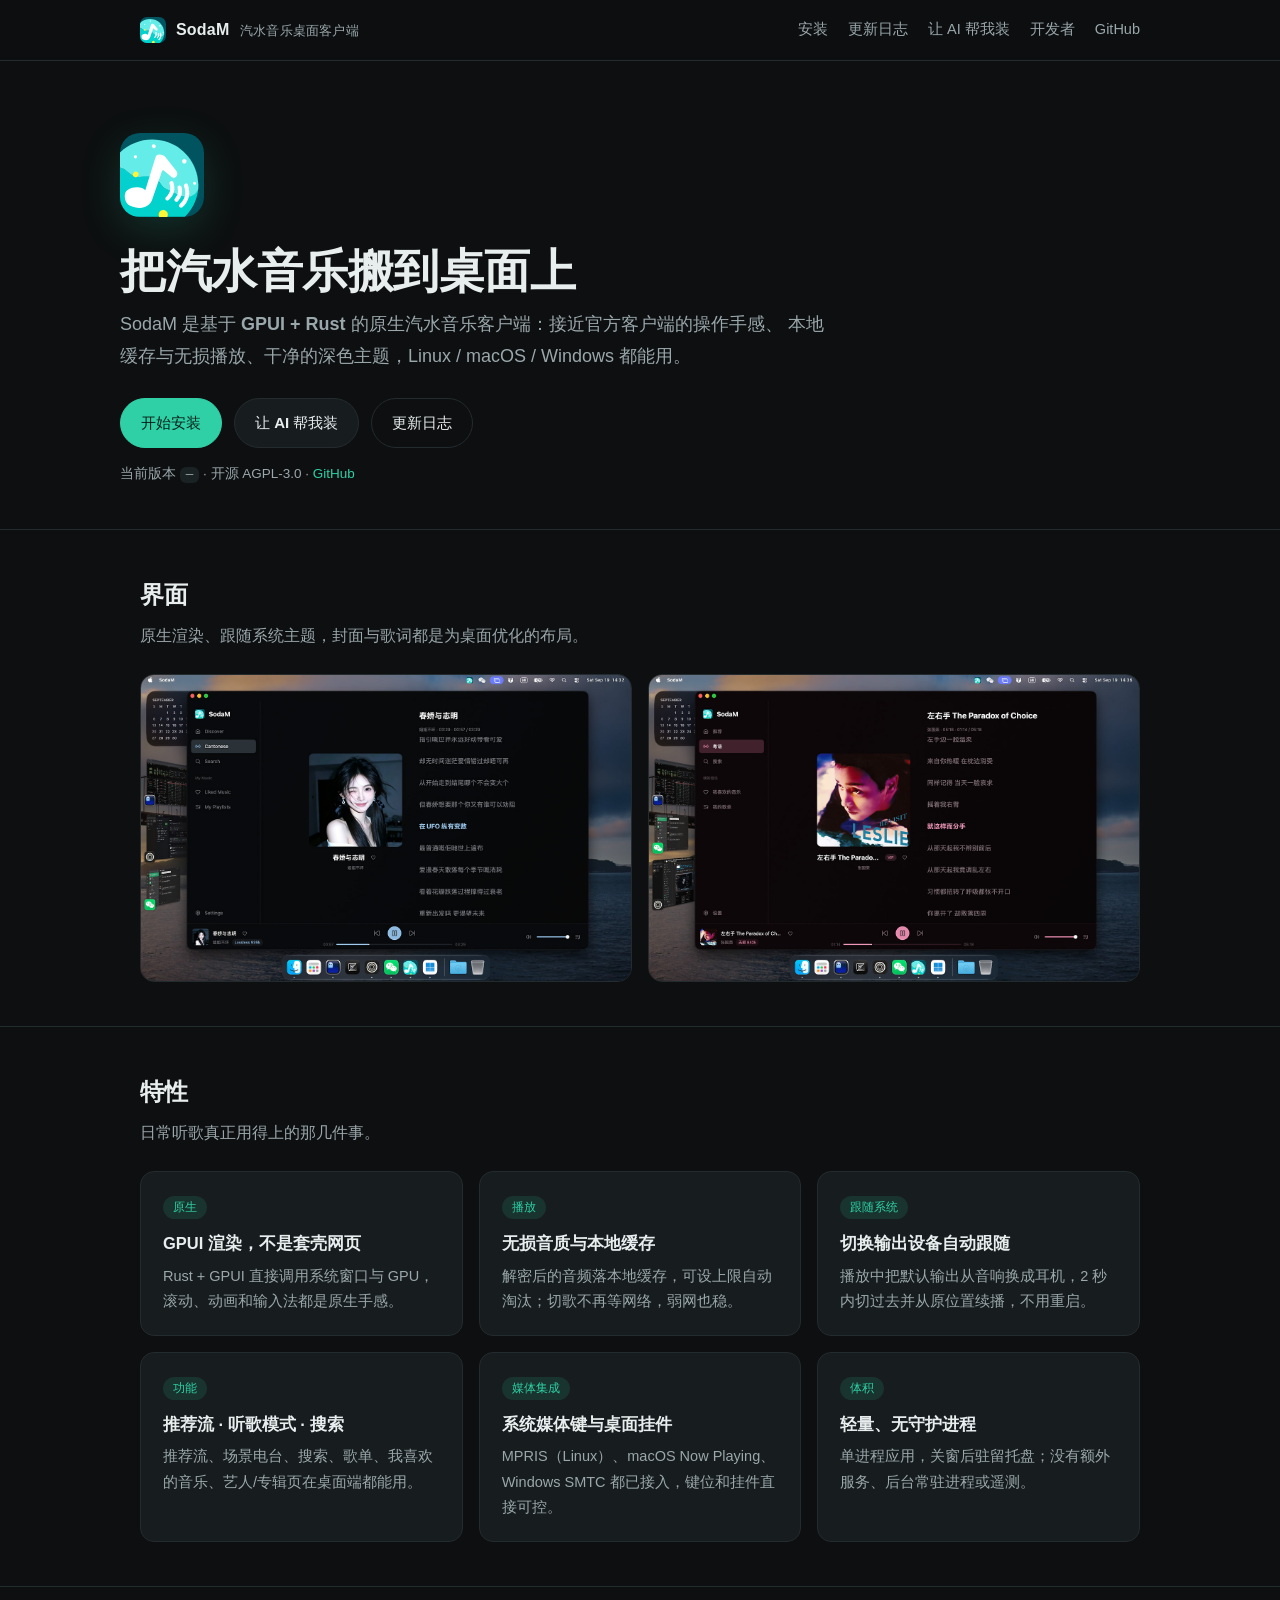
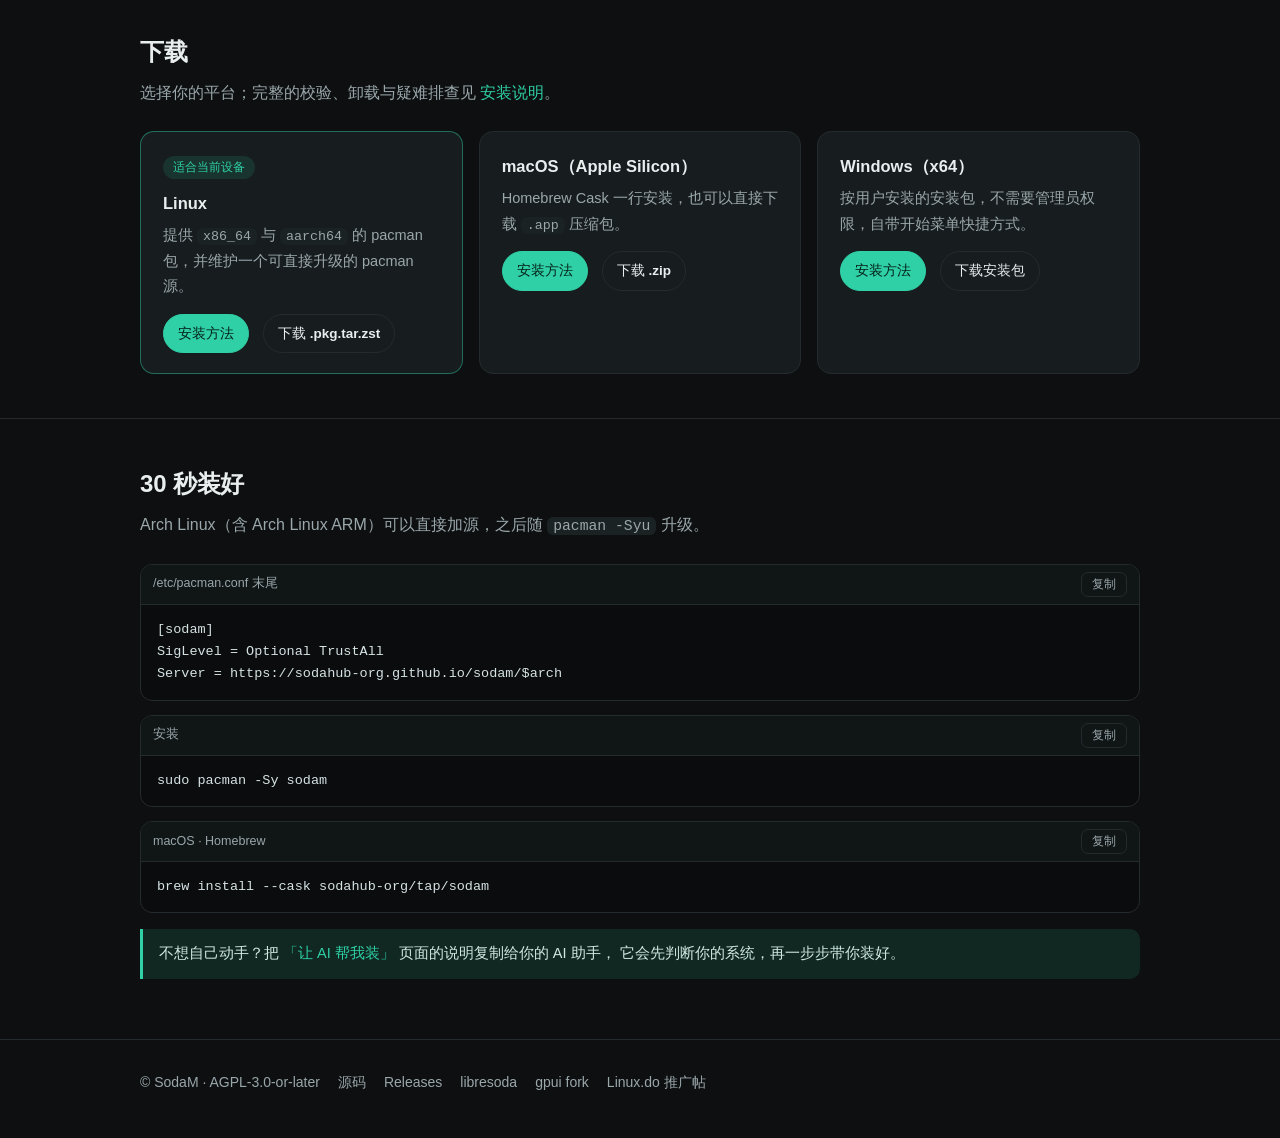
==== website/index.html @ ea99eb59 "feat(site): 官网 + 让 AI 帮我装 + 更新日志 + 开发者文档 - website/：纯静态站点（无外部 CDN），深色主题，含首页、安装说明、   「让 AI 帮我装」（一键复制提" ====
<!doctype html>
<html lang="zh-CN">
<head>
<meta charset="utf-8">
<meta name="viewport" content="width=device-width, initial-scale=1">
<title>SodaM — 基于 GPUI 的原生汽水音乐桌面客户端</title>
<meta name="description" content="SodaM 是开源的汽水音乐桌面客户端，基于 GPUI + Rust 构建，支持 Linux、macOS 与 Windows。">
<link rel="icon" href="assets/logo.svg">
<link rel="stylesheet" href="assets/style.css">
<meta property="og:type" content="website">
<meta property="og:title" content="SodaM — 原生汽水音乐桌面客户端">
<meta property="og:description" content="基于 GPUI + Rust 的开源汽水音乐客户端，Linux / macOS / Windows 都能用。">
<meta property="og:image" content="assets/shot-1.jpg">
<meta name="twitter:card" content="summary_large_image">
</head>
<body>

<header>
  <div class="wrap nav">
    <a class="brand" href="index.html">
      <img src="assets/logo.svg" alt="SodaM">
      <span>SodaM <small>汽水音乐桌面客户端</small></span>
    </a>
    <nav>
      <a href="install.html">安装</a>
      <a href="changelog.html">更新日志</a>
      <a href="llm.html">让 AI 帮我装</a>
      <a href="developers.html">开发者</a>
      <a href="https://github.com/sodahub-org/sodam">GitHub</a>
    </nav>
  </div>
</header>

<main>
  <div class="wrap hero">
    <img class="logo-big" src="assets/logo.svg" alt="SodaM logo">
    <h1>把汽水音乐搬到桌面上</h1>
    <p class="lead">
      SodaM 是基于 <strong>GPUI + Rust</strong> 的原生汽水音乐客户端：接近官方客户端的操作手感、
      本地缓存与无损播放、干净的深色主题，Linux / macOS / Windows 都能用。
    </p>
    <div class="cta">
      <a class="btn primary" href="install.html">开始安装</a>
      <a class="btn" href="llm.html">让 AI 帮我装</a>
      <a class="btn ghost" href="changelog.html">更新日志</a>
    </div>
    <p class="meta">
      当前版本 <code data-version>—</code> ·
      开源 AGPL-3.0 · <a href="https://github.com/sodahub-org/sodam">GitHub</a>
    </p>
  </div>

  <section>
    <div class="wrap">
      <h2>界面</h2>
      <p class="sub">原生渲染、跟随系统主题，封面与歌词都是为桌面优化的布局。</p>
      <div class="shots">
        <img src="assets/shot-1.jpg" alt="SodaM 主界面">
        <img src="assets/shot-2.jpg" alt="SodaM 播放与歌词界面">
      </div>
    </div>
  </section>

  <section>
    <div class="wrap">
      <h2>特性</h2>
      <p class="sub">日常听歌真正用得上的那几件事。</p>
      <div class="grid">
        <div class="card">
          <span class="tag">原生</span>
          <h3>GPUI 渲染，不是套壳网页</h3>
          <p>Rust + GPUI 直接调用系统窗口与 GPU，滚动、动画和输入法都是原生手感。</p>
        </div>
        <div class="card">
          <span class="tag">播放</span>
          <h3>无损音质与本地缓存</h3>
          <p>解密后的音频落本地缓存，可设上限自动淘汰；切歌不再等网络，弱网也稳。</p>
        </div>
        <div class="card">
          <span class="tag">跟随系统</span>
          <h3>切换输出设备自动跟随</h3>
          <p>播放中把默认输出从音响换成耳机，2 秒内切过去并从原位置续播，不用重启。</p>
        </div>
        <div class="card">
          <span class="tag">功能</span>
          <h3>推荐流 · 听歌模式 · 搜索</h3>
          <p>推荐流、场景电台、搜索、歌单、我喜欢的音乐、艺人/专辑页在桌面端都能用。</p>
        </div>
        <div class="card">
          <span class="tag">媒体集成</span>
          <h3>系统媒体键与桌面挂件</h3>
          <p>MPRIS（Linux）、macOS Now Playing、Windows SMTC 都已接入，键位和挂件直接可控。</p>
        </div>
        <div class="card">
          <span class="tag">体积</span>
          <h3>轻量、无守护进程</h3>
          <p>单进程应用，关窗后驻留托盘；没有额外服务、后台常驻进程或遥测。</p>
        </div>
      </div>
    </div>
  </section>

  <section id="download">
    <div class="wrap">
      <h2>下载</h2>
      <p class="sub">选择你的平台；完整的校验、卸载与疑难排查见 <a href="install.html">安装说明</a>。</p>
      <div class="grid">

        <div class="card" data-platform="linux">
          <h3>Linux</h3>
          <p>提供 <code>x86_64</code> 与 <code>aarch64</code> 的 pacman 包，并维护一个可直接升级的 pacman 源。</p>
          <div class="links">
            <a class="btn small primary" href="install.html#linux">安装方法</a>
            <a class="btn small ghost" data-download="linux" href="https://github.com/sodahub-org/sodam/releases/latest">下载 .pkg.tar.zst</a>
          </div>
        </div>

        <div class="card" data-platform="macos">
          <h3>macOS（Apple Silicon）</h3>
          <p>Homebrew Cask 一行安装，也可以直接下载 <code>.app</code> 压缩包。</p>
          <div class="links">
            <a class="btn small primary" href="install.html#macos">安装方法</a>
            <a class="btn small ghost" data-download="macos" href="https://github.com/sodahub-org/sodam/releases/latest">下载 .zip</a>
          </div>
        </div>

        <div class="card" data-platform="windows">
          <h3>Windows（x64）</h3>
          <p>按用户安装的安装包，不需要管理员权限，自带开始菜单快捷方式。</p>
          <div class="links">
            <a class="btn small primary" href="install.html#windows">安装方法</a>
            <a class="btn small ghost" data-download="windows" href="https://github.com/sodahub-org/sodam/releases/latest">下载安装包</a>
          </div>
        </div>

      </div>
    </div>
  </section>

  <section>
    <div class="wrap">
      <h2>30 秒装好</h2>
      <p class="sub">Arch Linux（含 Arch Linux ARM）可以直接加源，之后随 <code>pacman -Syu</code> 升级。</p>

      <div class="code">
        <header><span>/etc/pacman.conf 末尾</span><button class="copy" data-copy="self">复制</button></header>
        <pre>[sodam]
SigLevel = Optional TrustAll
Server = https://sodahub-org.github.io/sodam/$arch</pre>
      </div>

      <div class="code">
        <header><span>安装</span><button class="copy" data-copy="self">复制</button></header>
        <pre>sudo pacman -Sy sodam</pre>
      </div>

      <div class="code">
        <header><span>macOS · Homebrew</span><button class="copy" data-copy="self">复制</button></header>
        <pre>brew install --cask sodahub-org/tap/sodam</pre>
      </div>

      <div class="note">
        不想自己动手？把 <a href="llm.html">「让 AI 帮我装」</a> 页面的说明复制给你的 AI 助手，
        它会先判断你的系统，再一步步带你装好。
      </div>
    </div>
  </section>
</main>

<footer>
  <div class="wrap row">
    <span>© SodaM · AGPL-3.0-or-later</span>
    <a href="https://github.com/sodahub-org/sodam">源码</a>
    <a href="https://github.com/sodahub-org/sodam/releases">Releases</a>
    <a href="https://github.com/sodahub-org/libresoda">libresoda</a>
    <a href="https://github.com/sodahub-org/gpui">gpui fork</a>
    <a href="https://linux.do/t/topic/2921819">Linux.do 推广帖</a>
  </div>
</footer>

<script src="assets/app.js"></script>
</body>
</html>
---- website/assets/style.css ----
:root {
  --bg: #0d0f10;
  --bg-soft: #14181a;
  --card: #171c1e;
  --border: #242b2e;
  --text: #e8edee;
  --muted: #9aa7ab;
  --accent: #2fd0a6;
  --accent-soft: rgba(47, 208, 166, 0.12);
  --warn: #f0b429;
  --radius: 14px;
  color-scheme: dark;
}

* { box-sizing: border-box; }

html { scroll-behavior: smooth; }

body {
  margin: 0;
  background: var(--bg);
  color: var(--text);
  font: 16px/1.75 -apple-system, BlinkMacSystemFont, "Segoe UI", "PingFang SC",
    "Hiragino Sans GB", "Microsoft YaHei", "Noto Sans CJK SC", sans-serif;
  -webkit-font-smoothing: antialiased;
}

a { color: var(--accent); text-decoration: none; }
a:hover { text-decoration: underline; }

.wrap { max-width: 1040px; margin: 0 auto; padding: 0 20px; }

/* 导航 */
header {
  position: sticky;
  top: 0;
  z-index: 10;
  backdrop-filter: blur(12px);
  background: rgba(13, 15, 16, 0.82);
  border-bottom: 1px solid var(--border);
}

.nav {
  display: flex;
  align-items: center;
  gap: 22px;
  height: 60px;
}

.brand {
  display: flex;
  align-items: center;
  gap: 10px;
  font-weight: 650;
  color: var(--text);
  letter-spacing: 0.2px;
}
.brand img { width: 26px; height: 26px; border-radius: 7px; }
.brand span small { color: var(--muted); font-weight: 400; margin-left: 6px; }

.nav nav { margin-left: auto; display: flex; gap: 20px; flex-wrap: wrap; }
.nav nav a { color: var(--muted); font-size: 14.5px; }
.nav nav a:hover, .nav nav a[aria-current="page"] { color: var(--text); text-decoration: none; }

/* 首屏 */
.hero { padding: 72px 0 28px; }
.hero h1 {
  font-size: clamp(30px, 5vw, 46px);
  line-height: 1.2;
  margin: 18px 0 10px;
  letter-spacing: -0.5px;
}
.hero p.lead { color: var(--muted); font-size: 18px; max-width: 40em; margin: 0 0 26px; }
.hero .logo-big { width: 84px; height: 84px; border-radius: 20px; box-shadow: 0 12px 40px rgba(47, 208, 166, 0.18); }

.cta { display: flex; gap: 12px; flex-wrap: wrap; margin-bottom: 8px; }

.btn {
  display: inline-flex;
  align-items: center;
  gap: 8px;
  padding: 11px 20px;
  border-radius: 999px;
  border: 1px solid var(--border);
  background: var(--card);
  color: var(--text);
  font-size: 15px;
  font-weight: 550;
  cursor: pointer;
  transition: transform 0.12s ease, border-color 0.12s ease, background 0.12s ease;
}
.btn:hover { text-decoration: none; transform: translateY(-1px); border-color: #374044; }
.btn.primary { background: var(--accent); border-color: var(--accent); color: #05211a; }
.btn.primary:hover { background: #46dfb6; }
.btn.ghost { background: transparent; }
.btn.small { padding: 7px 14px; font-size: 13.5px; }

.meta { color: var(--muted); font-size: 13.5px; margin-top: 14px; }
.meta code { font-size: 12.5px; }

/* 卡片与分节 */
section { padding: 44px 0; border-top: 1px solid var(--border); }
section h2 { font-size: 24px; margin: 0 0 6px; letter-spacing: -0.2px; }
section p.sub { color: var(--muted); margin: 0 0 24px; }

.grid { display: grid; gap: 16px; grid-template-columns: repeat(auto-fit, minmax(260px, 1fr)); }

.card {
  background: var(--card);
  border: 1px solid var(--border);
  border-radius: var(--radius);
  padding: 20px 22px;
}
.card h3 { margin: 0 0 6px; font-size: 16.5px; }
.card p { color: var(--muted); margin: 0; font-size: 14.5px; }
.card .tag {
  display: inline-block;
  font-size: 12px;
  color: var(--accent);
  background: var(--accent-soft);
  border-radius: 999px;
  padding: 1px 10px;
  margin-bottom: 10px;
}
.card.recommended { border-color: rgba(47, 208, 166, 0.45); }
.card .links { margin-top: 14px; display: flex; gap: 14px; flex-wrap: wrap; font-size: 14px; }

/* 代码块 */
.code {
  position: relative;
  background: #0a0c0d;
  border: 1px solid var(--border);
  border-radius: 12px;
  margin: 14px 0;
  overflow: hidden;
}
.code header {
  position: static;
  display: flex;
  align-items: center;
  justify-content: space-between;
  padding: 7px 12px;
  border-bottom: 1px solid var(--border);
  background: #101516;
  backdrop-filter: none;
  font-size: 12.5px;
  color: var(--muted);
}
.code pre {
  margin: 0;
  padding: 14px 16px;
  overflow-x: auto;
  font: 13.5px/1.65 ui-monospace, SFMono-Regular, "SF Mono", Menlo, Consolas, monospace;
  color: #d6e2e4;
}
.copy {
  border: 1px solid var(--border);
  background: transparent;
  color: var(--muted);
  border-radius: 7px;
  padding: 3px 10px;
  font-size: 12px;
  cursor: pointer;
}
.copy:hover { color: var(--text); border-color: #3b464a; }
.copy.done { color: var(--accent); border-color: var(--accent); }

code { font-family: ui-monospace, SFMono-Regular, Menlo, Consolas, monospace; font-size: 0.92em; }
p code, li code, td code { background: #1b2224; padding: 1px 6px; border-radius: 6px; }

/* 截图 */
.shots { display: grid; gap: 16px; grid-template-columns: repeat(auto-fit, minmax(320px, 1fr)); }
.shots img { width: 100%; border-radius: var(--radius); border: 1px solid var(--border); display: block; }

/* 表格 */
.table-wrap { overflow-x: auto; }
table { width: 100%; border-collapse: collapse; font-size: 14.5px; }
th, td { text-align: left; padding: 10px 12px; border-bottom: 1px solid var(--border); vertical-align: top; }
th { color: var(--muted); font-weight: 550; font-size: 13.5px; }

/* 更新日志 */
.release { border: 1px solid var(--border); border-radius: var(--radius); padding: 18px 22px; margin-bottom: 14px; background: var(--card); }
.release h3 { margin: 0 0 2px; font-size: 17px; display: flex; align-items: baseline; gap: 10px; flex-wrap: wrap; }
.release h3 .tag { color: var(--muted); font-size: 13px; font-weight: 400; }
.release .body { color: #c7d2d5; font-size: 14.5px; }
.release ul { padding-left: 20px; margin: 10px 0 0; }
.release li { margin: 4px 0; }
.release .latest { color: var(--accent); border: 1px solid rgba(47,208,166,.4); border-radius: 999px; font-size: 12px; padding: 0 9px; }

/* 提示条 */
.note {
  border-left: 3px solid var(--accent);
  background: var(--accent-soft);
  border-radius: 0 10px 10px 0;
  padding: 12px 16px;
  color: #cfe9e1;
  font-size: 14.5px;
  margin: 16px 0;
}
.note.warn { border-left-color: var(--warn); background: rgba(240, 180, 41, 0.1); color: #f2dfb4; }

/* 页脚 */
footer { border-top: 1px solid var(--border); padding: 30px 0 46px; color: var(--muted); font-size: 14px; }
footer .row { display: flex; gap: 18px; flex-wrap: wrap; align-items: center; }
footer .row a { color: var(--muted); }
footer .row a:hover { color: var(--text); }

/* 文档正文 */
.doc h2 { margin-top: 34px; font-size: 21px; }
.doc h3 { margin-top: 26px; font-size: 17px; }
.doc ul, .doc ol { padding-left: 22px; }
.doc li { margin: 5px 0; }
.doc p { color: #c7d2d5; }

.lead-inline { color: var(--muted); }

@media (max-width: 640px) {
  .nav { gap: 14px; }
  .nav nav { gap: 14px; font-size: 13px; }
  .hero { padding: 46px 0 20px; }
}
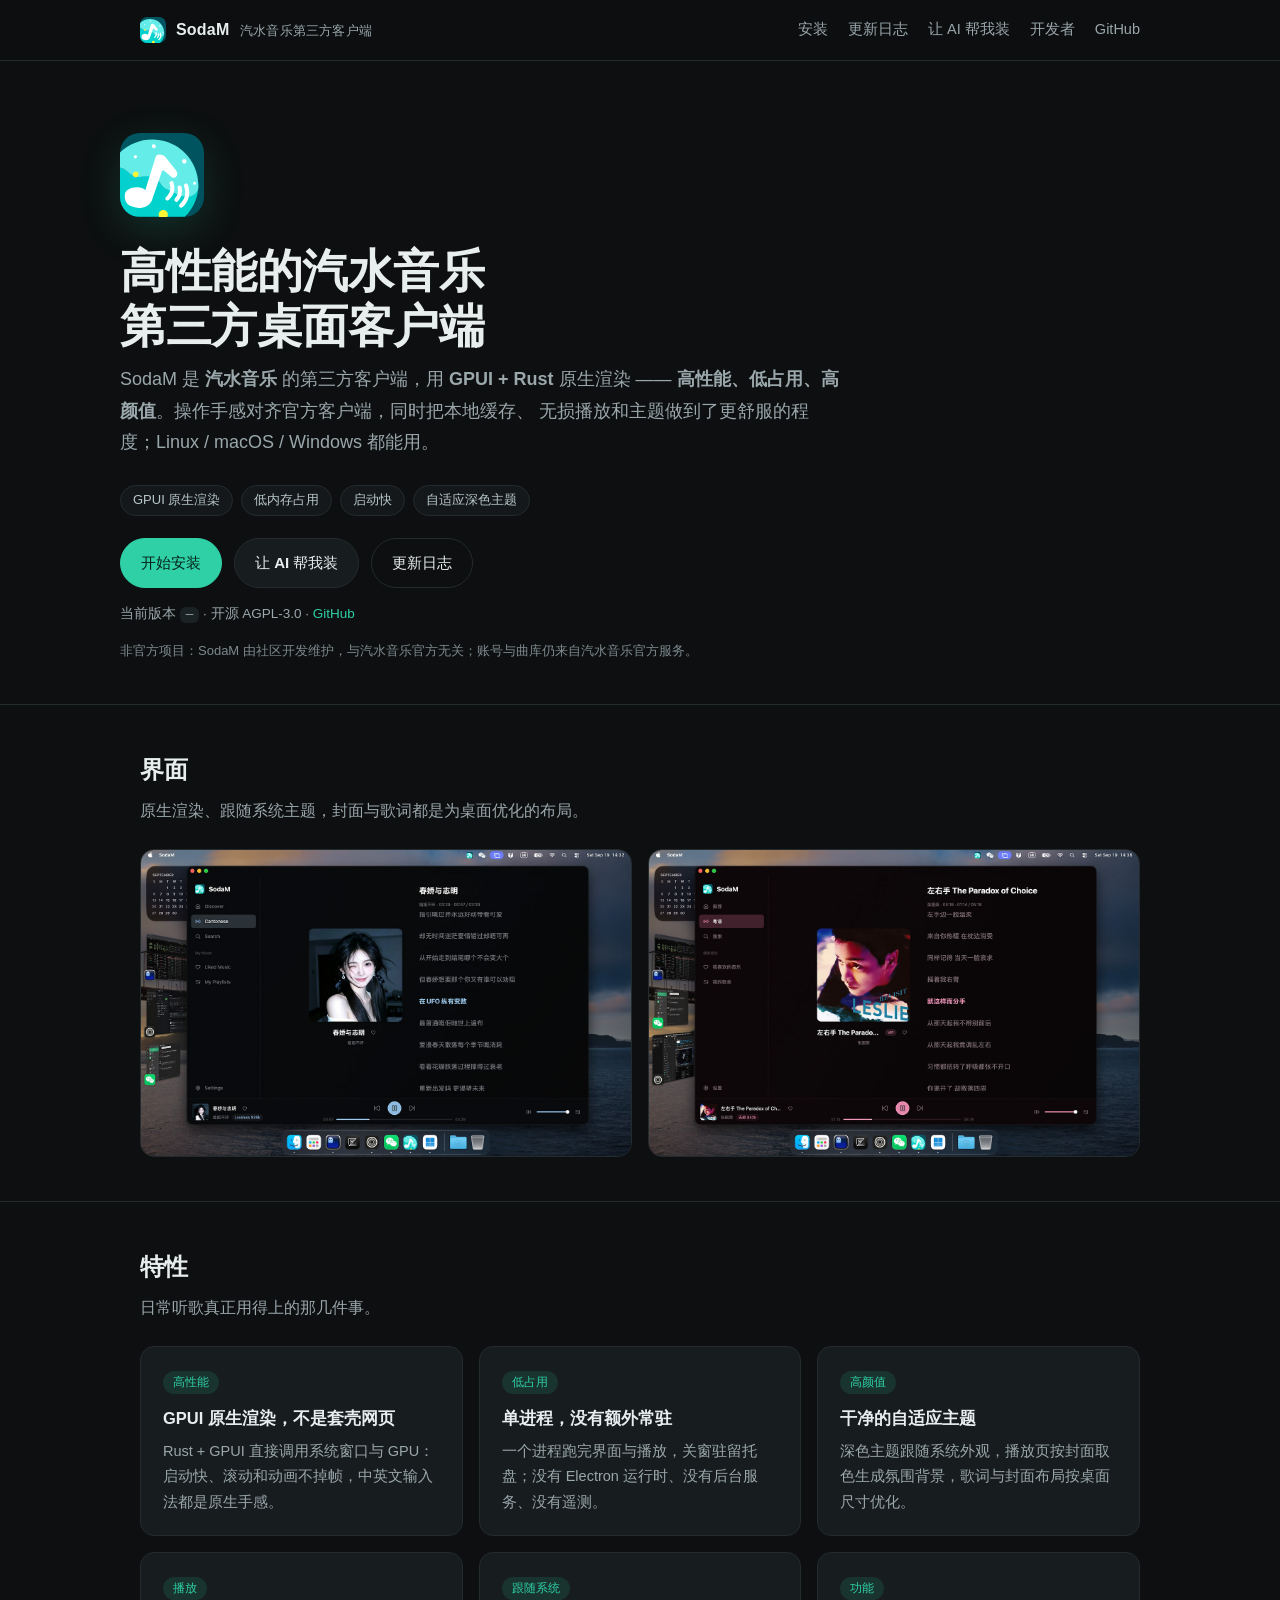
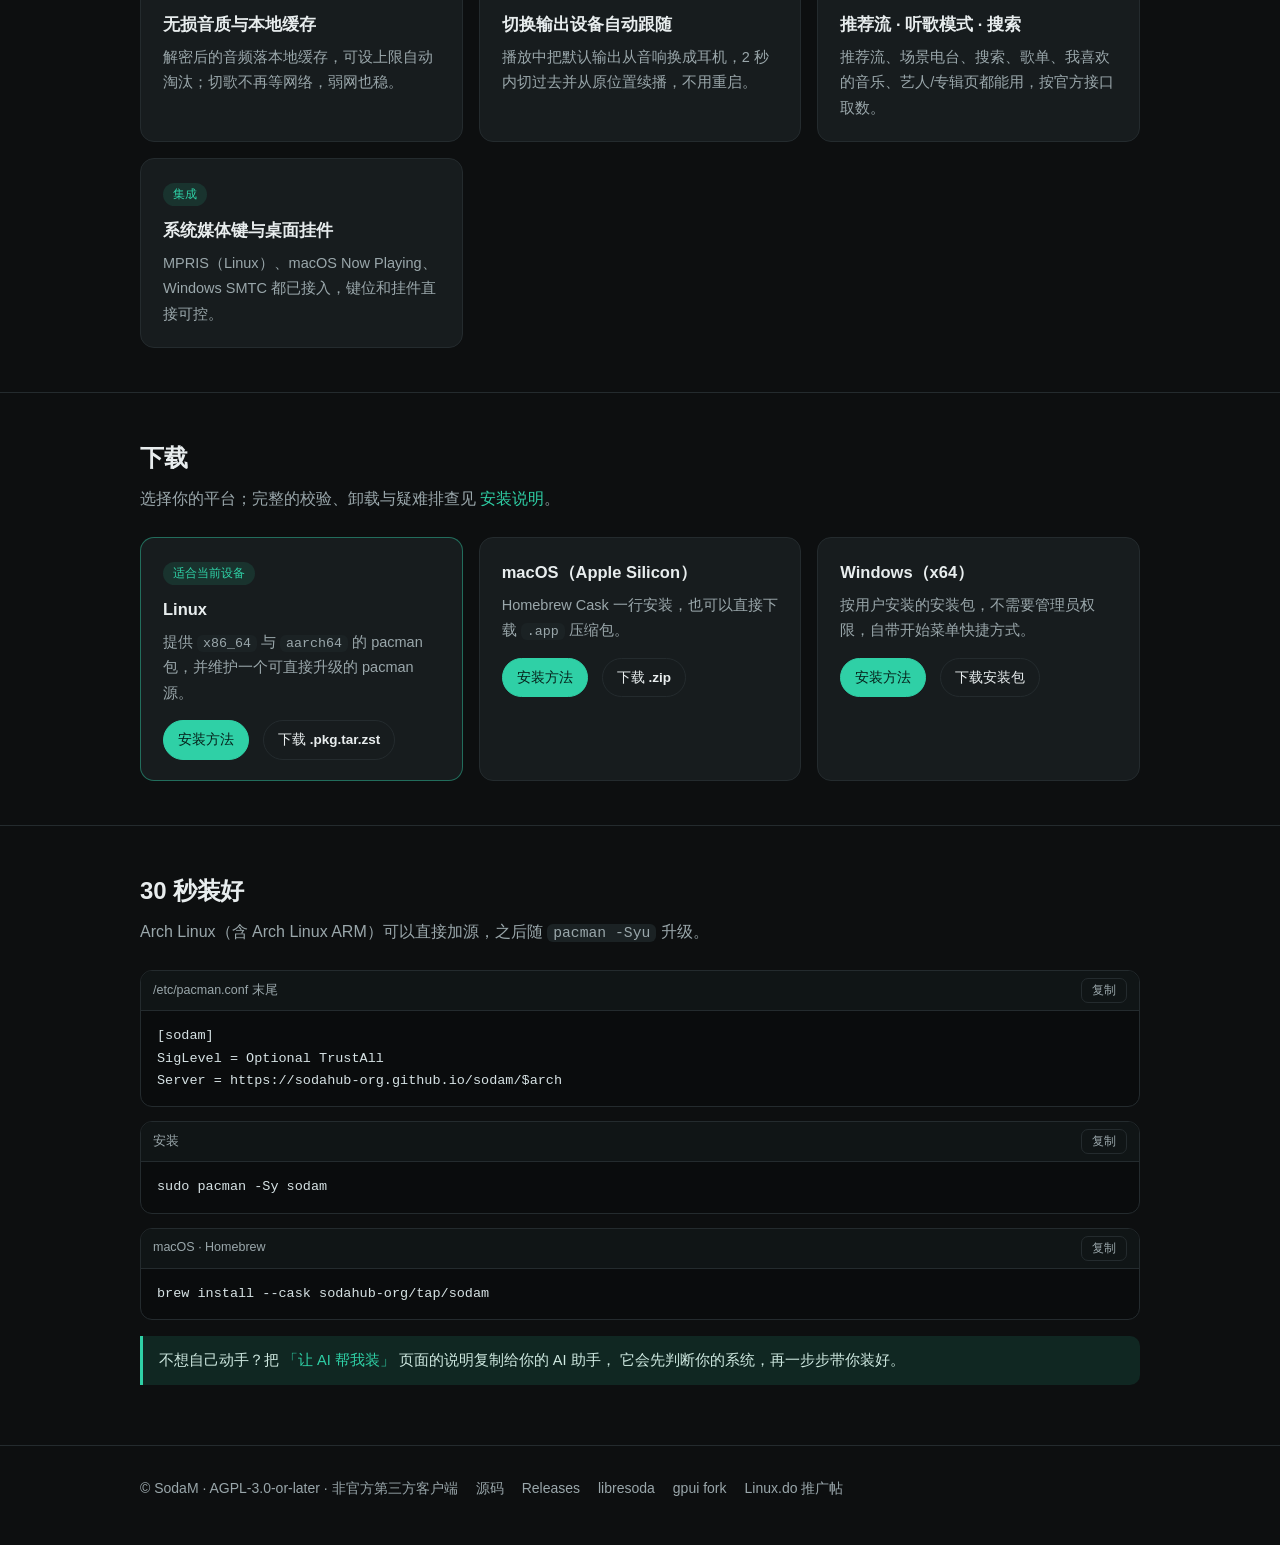
==== commit 0436e7b8: "docs(site): 澄清 SodaM 是汽水音乐第三方客户端 原文案「把汽水音乐搬到桌面上」容易被读成官方没有桌面版；汽水音乐本身有官方 桌面客户端，本项目是社区维护的第三方客户端。  - 首页标" ====
--- a/website/index.html
+++ b/website/index.html
@@ -3,13 +3,13 @@
 <head>
 <meta charset="utf-8">
 <meta name="viewport" content="width=device-width, initial-scale=1">
-<title>SodaM — 基于 GPUI 的原生汽水音乐桌面客户端</title>
-<meta name="description" content="SodaM 是开源的汽水音乐桌面客户端，基于 GPUI + Rust 构建，支持 Linux、macOS 与 Windows。">
+<title>SodaM — 高性能的汽水音乐第三方桌面客户端</title>
+<meta name="description" content="SodaM 是开源的汽水音乐第三方桌面客户端，基于 GPUI + Rust 原生渲染：高性能、低占用、界面干净，支持 Linux、macOS 与 Windows。">
 <link rel="icon" href="assets/logo.svg">
 <link rel="stylesheet" href="assets/style.css">
 <meta property="og:type" content="website">
-<meta property="og:title" content="SodaM — 原生汽水音乐桌面客户端">
-<meta property="og:description" content="基于 GPUI + Rust 的开源汽水音乐客户端，Linux / macOS / Windows 都能用。">
+<meta property="og:title" content="SodaM — 高性能的汽水音乐第三方桌面客户端">
+<meta property="og:description" content="汽水音乐的第三方桌面客户端，GPUI + Rust 原生渲染：高性能、低占用、高颜值。">
 <meta property="og:image" content="assets/shot-1.jpg">
 <meta name="twitter:card" content="summary_large_image">
 </head>
@@ -19,7 +19,7 @@
   <div class="wrap nav">
     <a class="brand" href="index.html">
       <img src="assets/logo.svg" alt="SodaM">
-      <span>SodaM <small>汽水音乐桌面客户端</small></span>
+      <span>SodaM <small>汽水音乐第三方客户端</small></span>
     </a>
     <nav>
       <a href="install.html">安装</a>
@@ -34,10 +34,14 @@
 <main>
   <div class="wrap hero">
     <img class="logo-big" src="assets/logo.svg" alt="SodaM logo">
-    <h1>把汽水音乐搬到桌面上</h1>
+    <h1>高性能的汽水音乐<br>第三方桌面客户端</h1>
     <p class="lead">
-      SodaM 是基于 <strong>GPUI + Rust</strong> 的原生汽水音乐客户端：接近官方客户端的操作手感、
-      本地缓存与无损播放、干净的深色主题，Linux / macOS / Windows 都能用。
+      SodaM 是 <strong>汽水音乐</strong> 的第三方客户端，用 <strong>GPUI + Rust</strong> 原生渲染 ——
+      <strong>高性能、低占用、高颜值</strong>。操作手感对齐官方客户端，同时把本地缓存、
+      无损播放和主题做到了更舒服的程度；Linux / macOS / Windows 都能用。
+    </p>
+    <p class="chips">
+      <span>GPUI 原生渲染</span><span>低内存占用</span><span>启动快</span><span>自适应深色主题</span>
     </p>
     <div class="cta">
       <a class="btn primary" href="install.html">开始安装</a>
@@ -47,6 +51,9 @@
     <p class="meta">
       当前版本 <code data-version>—</code> ·
       开源 AGPL-3.0 · <a href="https://github.com/sodahub-org/sodam">GitHub</a>
+    </p>
+    <p class="meta subtle">
+      非官方项目：SodaM 由社区开发维护，与汽水音乐官方无关；账号与曲库仍来自汽水音乐官方服务。
     </p>
   </div>
 
@@ -67,9 +74,19 @@
       <p class="sub">日常听歌真正用得上的那几件事。</p>
       <div class="grid">
         <div class="card">
-          <span class="tag">原生</span>
-          <h3>GPUI 渲染，不是套壳网页</h3>
-          <p>Rust + GPUI 直接调用系统窗口与 GPU，滚动、动画和输入法都是原生手感。</p>
+          <span class="tag">高性能</span>
+          <h3>GPUI 原生渲染，不是套壳网页</h3>
+          <p>Rust + GPUI 直接调用系统窗口与 GPU：启动快、滚动和动画不掉帧，中英文输入法都是原生手感。</p>
+        </div>
+        <div class="card">
+          <span class="tag">低占用</span>
+          <h3>单进程，没有额外常驻</h3>
+          <p>一个进程跑完界面与播放，关窗驻留托盘；没有 Electron 运行时、没有后台服务、没有遥测。</p>
+        </div>
+        <div class="card">
+          <span class="tag">高颜值</span>
+          <h3>干净的自适应主题</h3>
+          <p>深色主题跟随系统外观，播放页按封面取色生成氛围背景，歌词与封面布局按桌面尺寸优化。</p>
         </div>
         <div class="card">
           <span class="tag">播放</span>
@@ -84,17 +101,12 @@
         <div class="card">
           <span class="tag">功能</span>
           <h3>推荐流 · 听歌模式 · 搜索</h3>
-          <p>推荐流、场景电台、搜索、歌单、我喜欢的音乐、艺人/专辑页在桌面端都能用。</p>
+          <p>推荐流、场景电台、搜索、歌单、我喜欢的音乐、艺人/专辑页都能用，按官方接口取数。</p>
         </div>
         <div class="card">
-          <span class="tag">媒体集成</span>
+          <span class="tag">集成</span>
           <h3>系统媒体键与桌面挂件</h3>
           <p>MPRIS（Linux）、macOS Now Playing、Windows SMTC 都已接入，键位和挂件直接可控。</p>
-        </div>
-        <div class="card">
-          <span class="tag">体积</span>
-          <h3>轻量、无守护进程</h3>
-          <p>单进程应用，关窗后驻留托盘；没有额外服务、后台常驻进程或遥测。</p>
         </div>
       </div>
     </div>
@@ -169,7 +181,7 @@
 
 <footer>
   <div class="wrap row">
-    <span>© SodaM · AGPL-3.0-or-later</span>
+    <span>© SodaM · AGPL-3.0-or-later · 非官方第三方客户端</span>
     <a href="https://github.com/sodahub-org/sodam">源码</a>
     <a href="https://github.com/sodahub-org/sodam/releases">Releases</a>
     <a href="https://github.com/sodahub-org/libresoda">libresoda</a>
--- a/website/assets/style.css
+++ b/website/assets/style.css
@@ -219,3 +219,15 @@
   .nav nav { gap: 14px; font-size: 13px; }
   .hero { padding: 46px 0 20px; }
 }
+
+/* 首屏关键词 */
+.chips { display: flex; flex-wrap: wrap; gap: 8px; margin: 0 0 22px; }
+.chips span {
+  font-size: 13px;
+  color: #b8c7ca;
+  border: 1px solid var(--border);
+  background: var(--bg-soft);
+  border-radius: 999px;
+  padding: 3px 12px;
+}
+.meta.subtle { color: #7d8a8e; font-size: 13px; margin-top: 8px; }
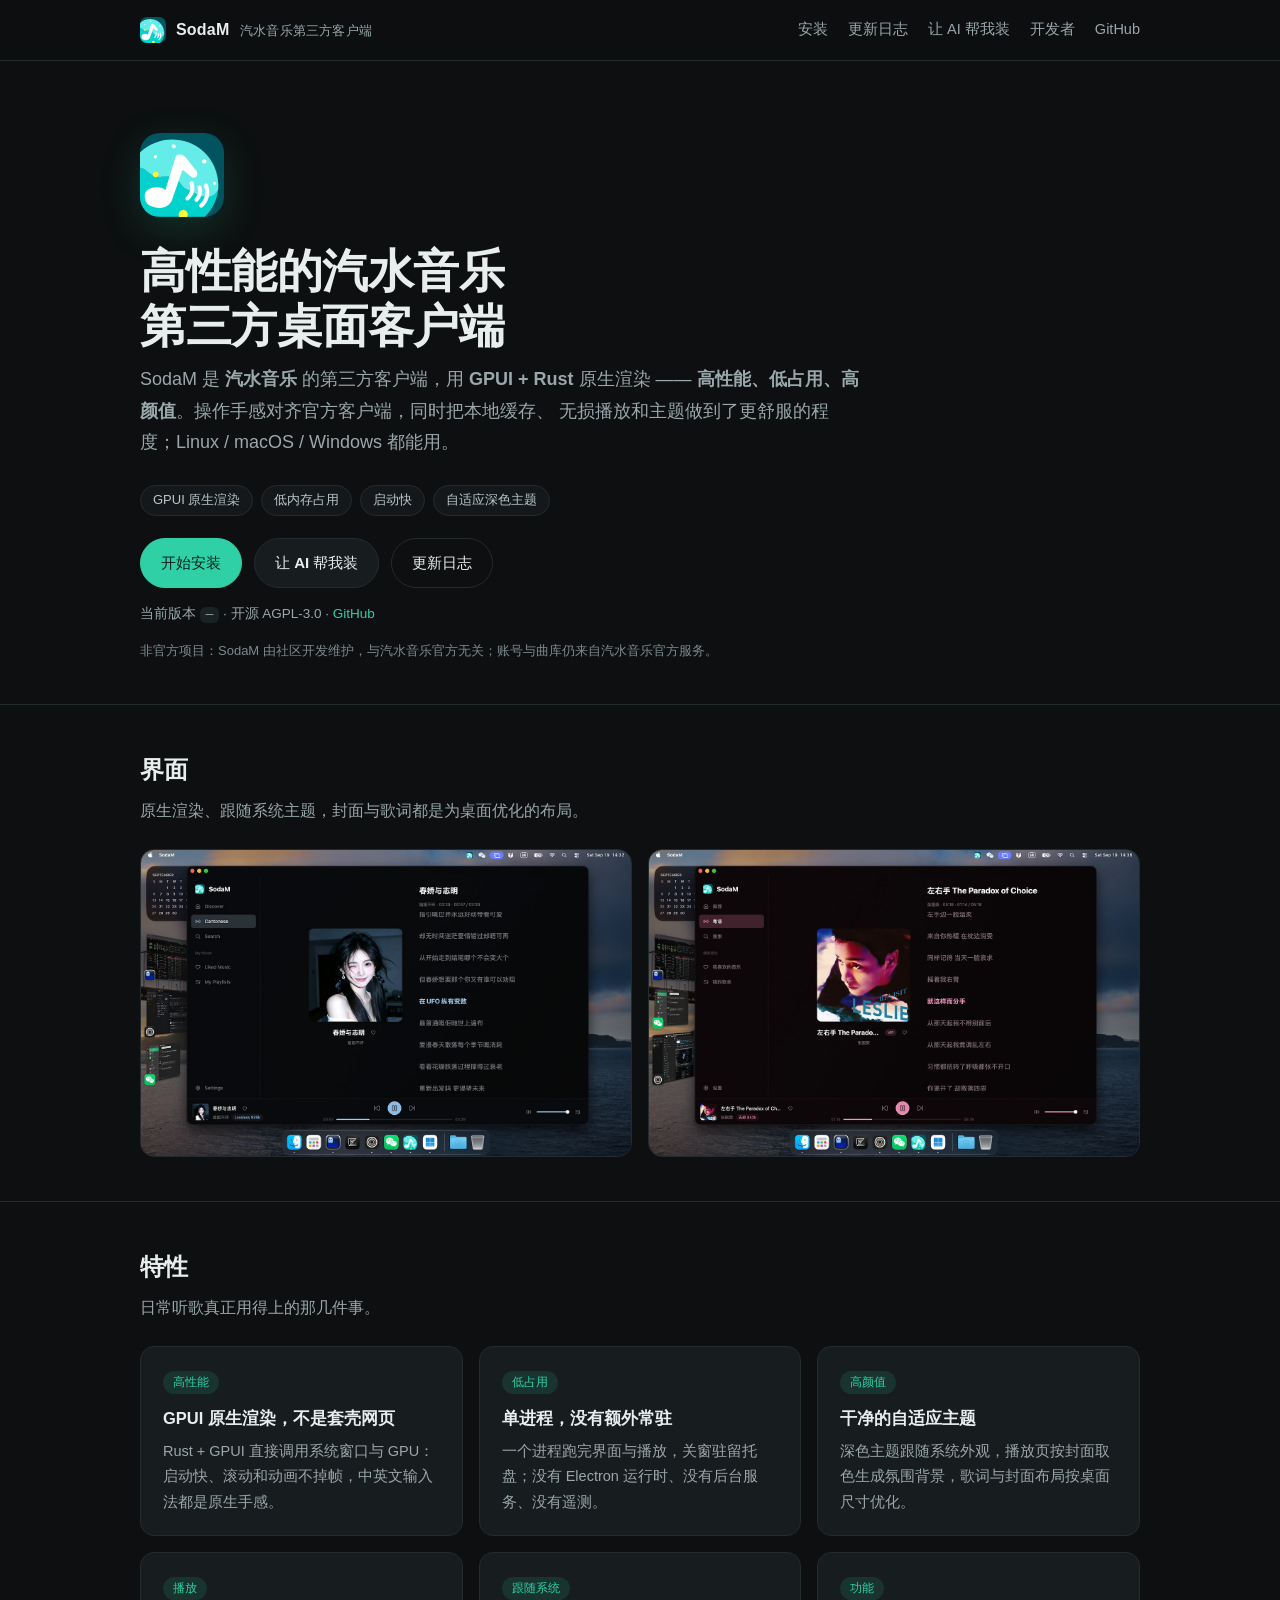
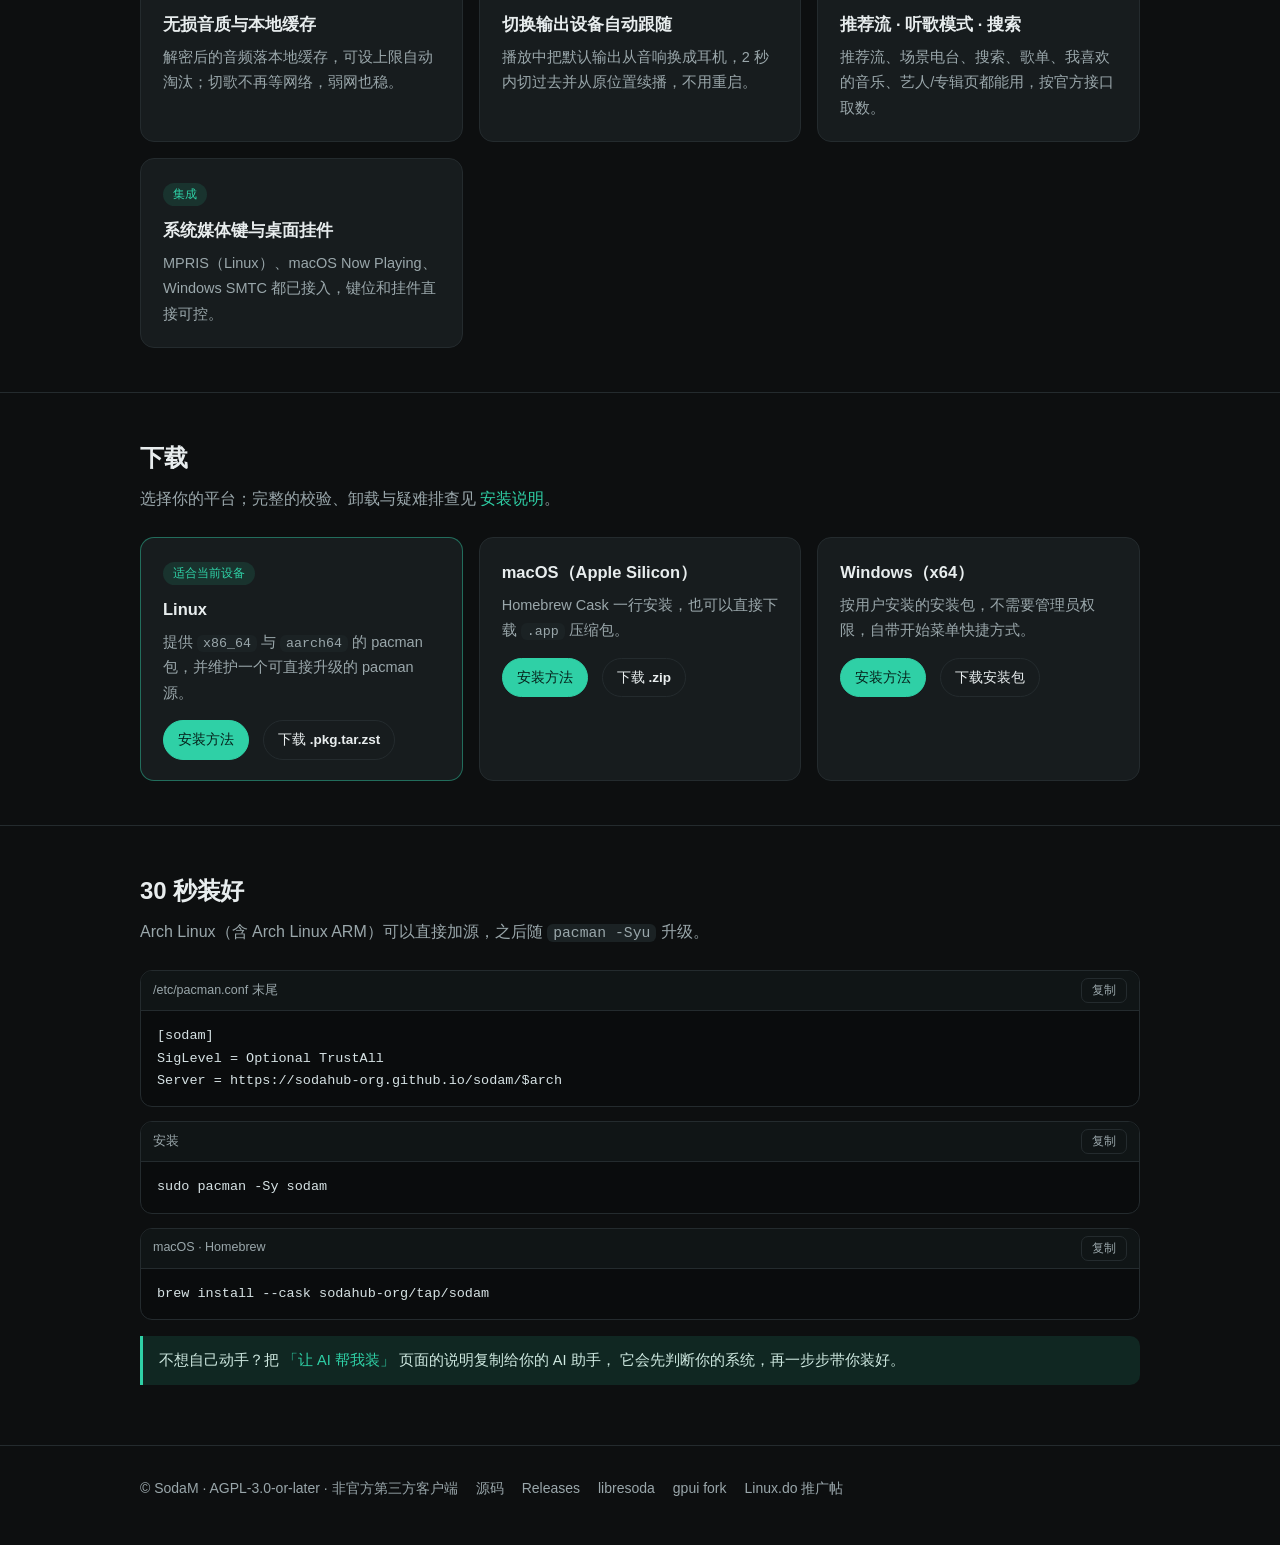
==== commit cfce94e9: "fix(site): 移动端适配，修好手机上顶栏换行与文字贴边 - 顶栏在窄屏改为「品牌一行 + 导航一行」，导航横向可滚动，不再折成三四行 - 修 .hero / .nav 用 padding 简写" ====
--- a/website/index.html
+++ b/website/index.html
@@ -5,6 +5,8 @@
 <meta name="viewport" content="width=device-width, initial-scale=1">
 <title>SodaM — 高性能的汽水音乐第三方桌面客户端</title>
 <meta name="description" content="SodaM 是开源的汽水音乐第三方桌面客户端，基于 GPUI + Rust 原生渲染：高性能、低占用、界面干净，支持 Linux、macOS 与 Windows。">
+<meta name="theme-color" content="#0d0f10">
+<meta name="format-detection" content="telephone=no">
 <link rel="icon" href="assets/logo.svg">
 <link rel="stylesheet" href="assets/style.css">
 <meta property="og:type" content="website">
--- a/website/assets/style.css
+++ b/website/assets/style.css
@@ -63,7 +63,7 @@
 .nav nav a:hover, .nav nav a[aria-current="page"] { color: var(--text); text-decoration: none; }
 
 /* 首屏 */
-.hero { padding: 72px 0 28px; }
+.hero { padding-top: 72px; padding-bottom: 28px; }
 .hero h1 {
   font-size: clamp(30px, 5vw, 46px);
   line-height: 1.2;
@@ -103,7 +103,7 @@
 section h2 { font-size: 24px; margin: 0 0 6px; letter-spacing: -0.2px; }
 section p.sub { color: var(--muted); margin: 0 0 24px; }
 
-.grid { display: grid; gap: 16px; grid-template-columns: repeat(auto-fit, minmax(260px, 1fr)); }
+.grid { display: grid; gap: 16px; grid-template-columns: repeat(auto-fit, minmax(min(100%, 260px), 1fr)); }
 
 .card {
   background: var(--card);
@@ -169,7 +169,7 @@
 p code, li code, td code { background: #1b2224; padding: 1px 6px; border-radius: 6px; }
 
 /* 截图 */
-.shots { display: grid; gap: 16px; grid-template-columns: repeat(auto-fit, minmax(320px, 1fr)); }
+.shots { display: grid; gap: 16px; grid-template-columns: repeat(auto-fit, minmax(min(100%, 320px), 1fr)); }
 .shots img { width: 100%; border-radius: var(--radius); border: 1px solid var(--border); display: block; }
 
 /* 表格 */
@@ -214,11 +214,7 @@
 
 .lead-inline { color: var(--muted); }
 
-@media (max-width: 640px) {
-  .nav { gap: 14px; }
-  .nav nav { gap: 14px; font-size: 13px; }
-  .hero { padding: 46px 0 20px; }
-}
+/* 小屏样式统一在文件末尾的移动端区块里维护 */
 
 /* 首屏关键词 */
 .chips { display: flex; flex-wrap: wrap; gap: 8px; margin: 0 0 22px; }
@@ -231,3 +227,69 @@
   padding: 3px 12px;
 }
 .meta.subtle { color: #7d8a8e; font-size: 13px; margin-top: 8px; }
+
+/* ---------------- 移动端适配 ---------------- */
+
+html { -webkit-text-size-adjust: 100%; }
+body { overflow-x: hidden; }
+
+/* 长 URL / 无空格串不要撑破容器（更新日志里的链接最常见） */
+.release .body, .card p, .doc p, .doc li { overflow-wrap: anywhere; }
+
+@media (max-width: 780px) {
+  .wrap { padding: 0 16px; }
+
+  /* 顶栏：品牌一行，导航一行可横向滑动，避免折成三四行 */
+  .nav {
+    height: auto;
+    flex-wrap: wrap;
+    gap: 6px 14px;
+    padding-top: 10px;
+    padding-bottom: 8px;
+  }
+  .brand { font-size: 15px; }
+  .brand small { display: none; }
+  .nav nav {
+    margin-left: 0;
+    width: 100%;
+    gap: 16px;
+    overflow-x: auto;
+    -webkit-overflow-scrolling: touch;
+    scrollbar-width: none;
+    padding-bottom: 2px;
+  }
+  .nav nav::-webkit-scrollbar { display: none; }
+  .nav nav a { white-space: nowrap; font-size: 14px; padding: 4px 0; }
+
+  .hero { padding-top: 32px; padding-bottom: 18px; }
+  .hero h1 { font-size: 30px; margin: 14px 0 8px; }
+  .hero p.lead { font-size: 16px; }
+  .hero .logo-big { width: 64px; height: 64px; border-radius: 16px; }
+
+  section { padding: 30px 0; }
+  section h2 { font-size: 21px; }
+  .card { padding: 16px 18px; }
+  .grid { gap: 12px; }
+  .shots { gap: 12px; }
+
+  /* 代码块：小一号字，保留横向滚动 */
+  .code pre { font-size: 12.5px; padding: 12px 14px; }
+  .code header { font-size: 12px; }
+
+  /* 表格：容器内横向滚动，不压缩列宽 */
+  .table-wrap { -webkit-overflow-scrolling: touch; }
+  table { min-width: 540px; }
+
+  .release { padding: 16px 18px; }
+  .release h3 { font-size: 16px; }
+  .release .body { font-size: 14px; }
+}
+
+@media (max-width: 420px) {
+  .hero h1 { font-size: 26px; }
+  .hero p.lead { font-size: 15px; }
+  .cta .btn { padding: 10px 16px; font-size: 14.5px; }
+  .code pre { font-size: 12px; }
+  .chips span { font-size: 12px; }
+  table { min-width: 480px; }
+}
